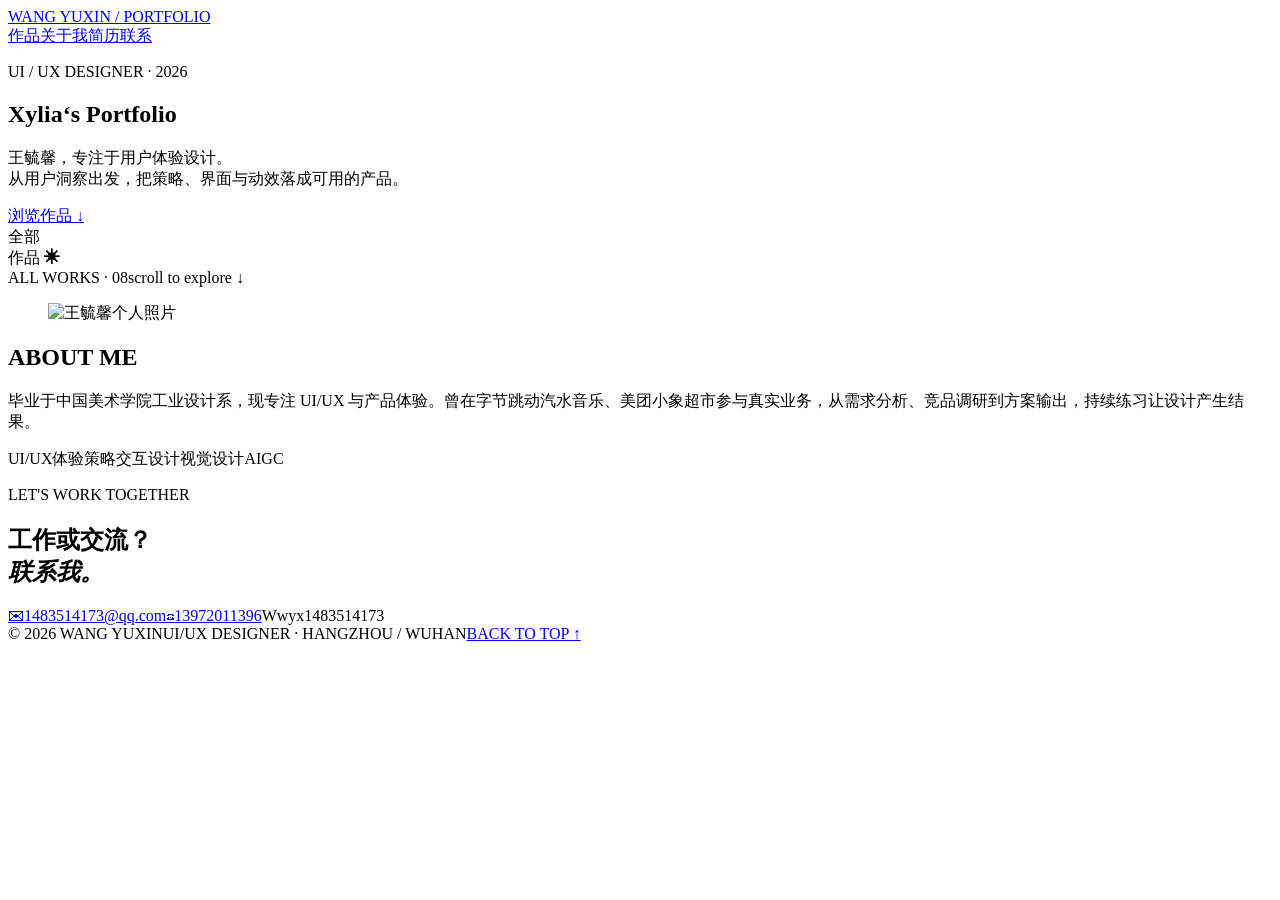
==== index.html @ 0c2afb87 "Add portfolio homepage" ====
<!doctype html>
<html lang="zh-CN">
<head>
  <meta charset="utf-8"><meta name="viewport" content="width=device-width,initial-scale=1">
  <title>Xylia‘s Portfolio</title><link rel="stylesheet" href="styles.css">
</head>
<body>
  <header class="site-header"><a class="wordmark" href="./">WANG YUXIN <span>/ PORTFOLIO</span></a><nav class="top-nav"><a href="#hero-work-wall">作品</a><a href="#about">关于我</a><a href="assets/王毓馨简历2026-Q3.pdf" download>简历</a><a class="nav-dot" href="#contact">联系</a></nav></header>
  <main>
    <section class="hero">
      <div class="hero-copy"><p class="eyebrow"><i></i> UI / UX DESIGNER · 2026</p><h1>Xylia‘s Portfolio</h1><p class="hero-intro">王毓馨，专注于用户体验设计。<br>从用户洞察出发，把策略、界面与动效落成可用的产品。</p><a class="text-link" href="#hero-work-wall">浏览作品 <span>↓</span></a></div>
      <div class="hero-stage" id="hero-work-wall"><div class="stage-glow"></div><div class="hero-wall" id="hero-wall"></div><div class="hero-note">全部<br>作品 <b>✳</b></div></div>
    </section>
    <section class="intro-strip"><span>ALL WORKS · 08</span><span class="scroll-cue">scroll to explore ↓</span></section>
    <section class="about-section" id="about">
      <figure class="about-photo"><img src="assets/about-photo.jpg" alt="王毓馨个人照片"></figure>
      <div class="about-content"><h2>ABOUT ME</h2><p>毕业于中国美术学院工业设计系，现专注 UI/UX 与产品体验。曾在字节跳动汽水音乐、美团小象超市参与真实业务，从需求分析、竞品调研到方案输出，持续练习让设计产生结果。</p><div class="skill-list"><span>UI/UX</span><span>体验策略</span><span>交互设计</span><span>视觉设计</span><span>AIGC</span></div></div>
    </section>
    <section class="contact-section" id="contact"><p class="eyebrow"><i></i> LET'S WORK TOGETHER</p><h2>工作或交流？<br><em>联系我。</em></h2><div class="contact-details"><a class="contact-link" href="mailto:1483514173@qq.com"><span class="contact-icon">✉</span>1483514173@qq.com</a><a class="contact-link" href="tel:13972011396"><span class="contact-icon">☎</span>13972011396</a><span class="contact-link"><span class="contact-icon">W</span>wyx1483514173</span></div></section>
  </main>
  <footer class="site-footer"><span>© 2026 WANG YUXIN</span><span>UI/UX DESIGNER · HANGZHOU / WUHAN</span><a href="#hero-work-wall">BACK TO TOP ↑</a></footer>
  <script src="app.js"></script>
</body>
</html>
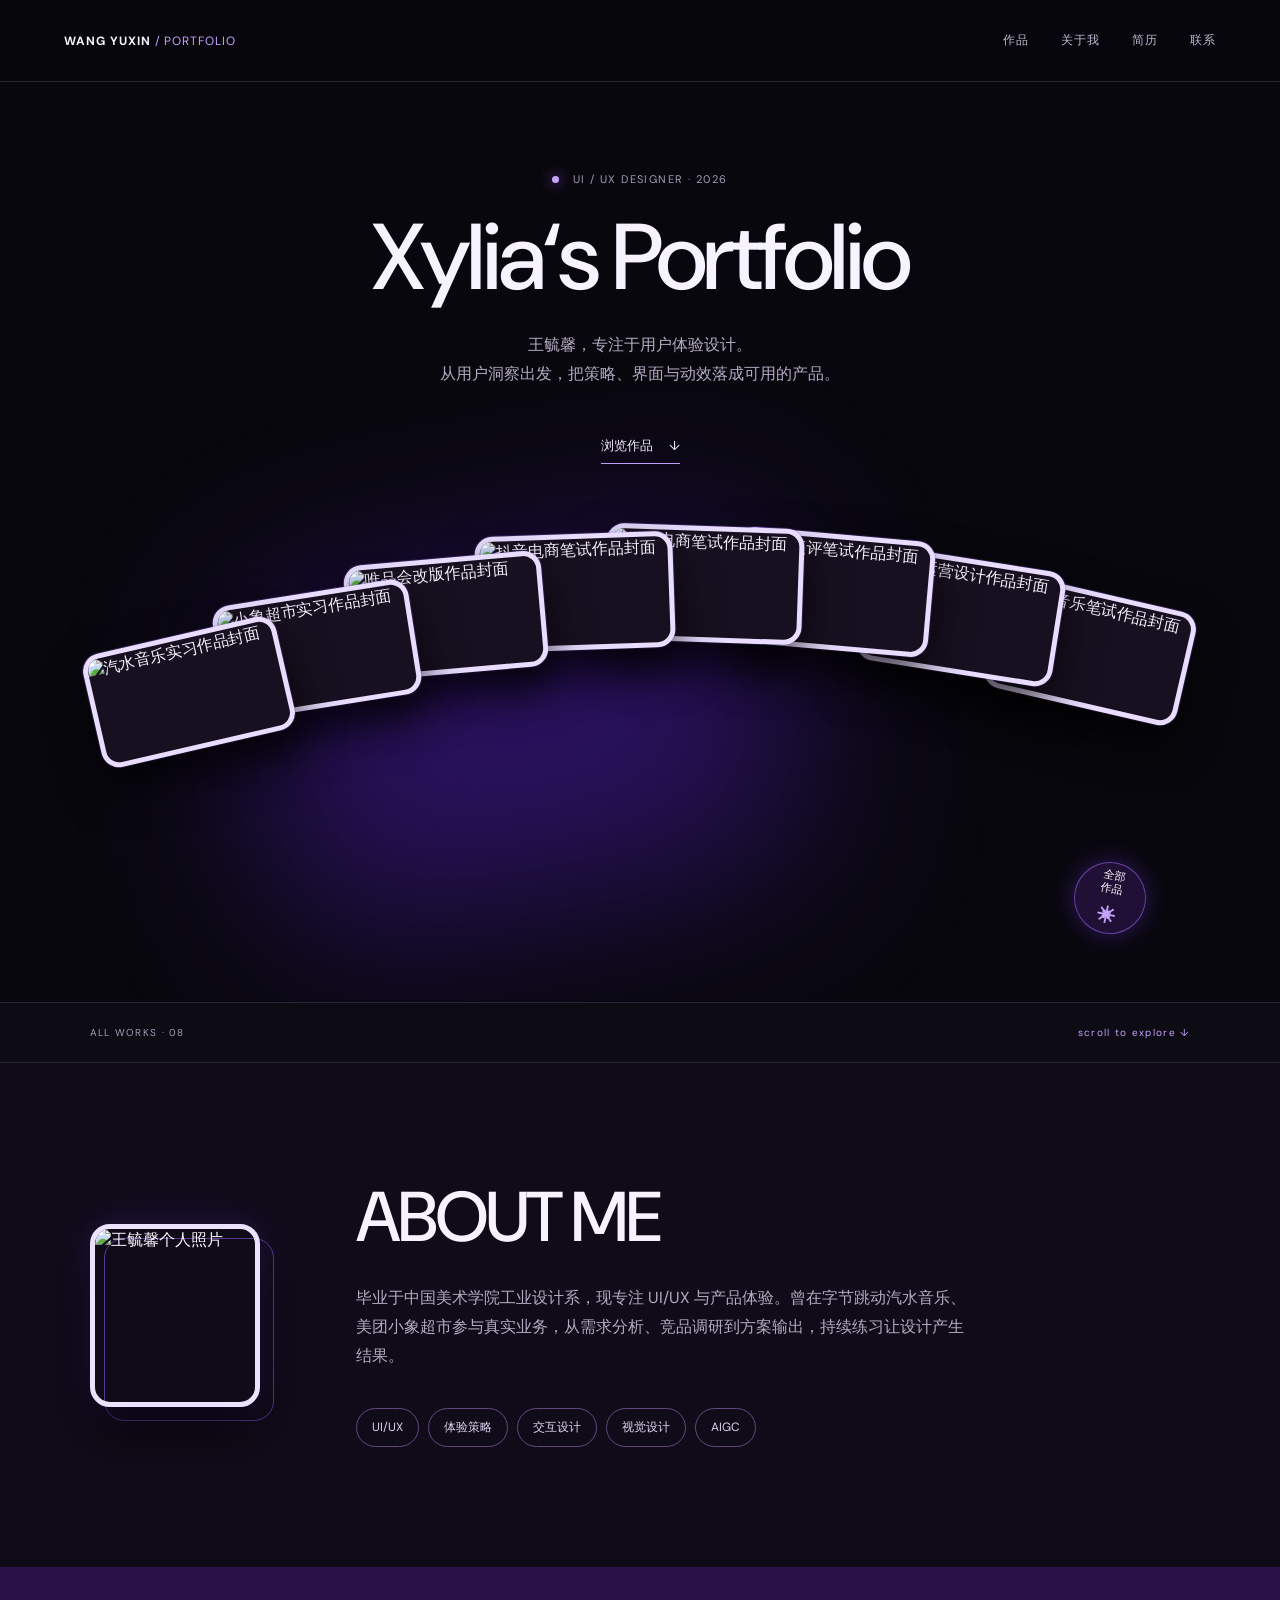
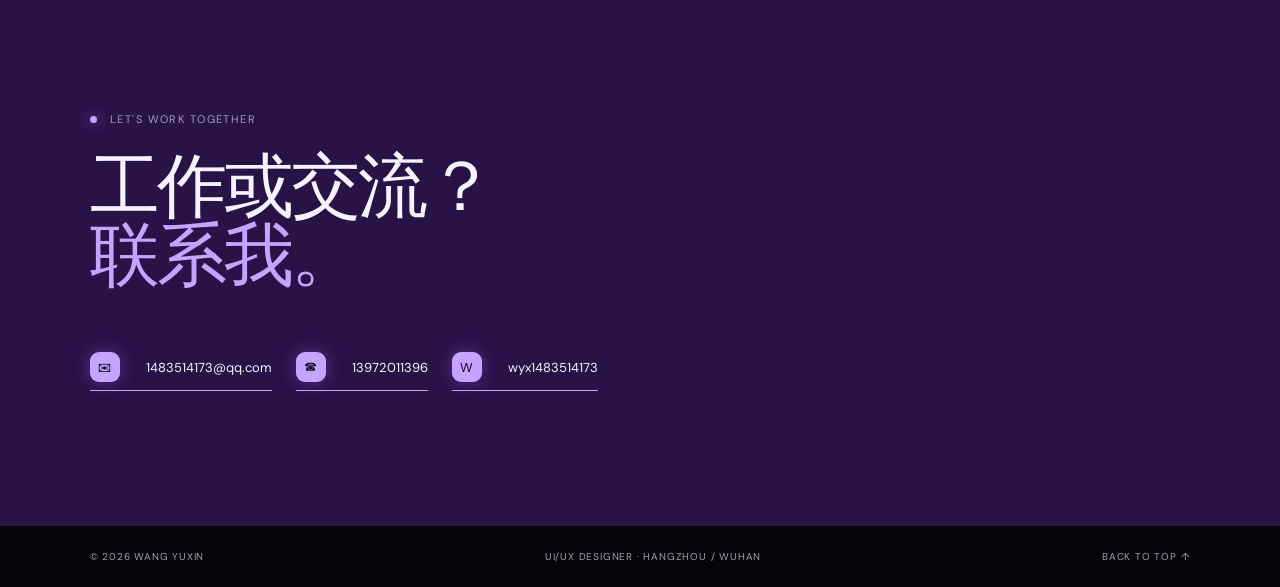
==== commit efad88f5: "Update resume path" ====
--- a/index.html
+++ b/index.html
@@ -5,7 +5,7 @@
   <title>Xylia‘s Portfolio</title><link rel="stylesheet" href="styles.css">
 </head>
 <body>
-  <header class="site-header"><a class="wordmark" href="./">WANG YUXIN <span>/ PORTFOLIO</span></a><nav class="top-nav"><a href="#hero-work-wall">作品</a><a href="#about">关于我</a><a href="assets/王毓馨简历2026-Q3.pdf" download>简历</a><a class="nav-dot" href="#contact">联系</a></nav></header>
+  <header class="site-header"><a class="wordmark" href="./">WANG YUXIN <span>/ PORTFOLIO</span></a><nav class="top-nav"><a href="#hero-work-wall">作品</a><a href="#about">关于我</a><a href="assets/resume.pdf" download>简历</a><a class="nav-dot" href="#contact">联系</a></nav></header>
   <main>
     <section class="hero">
       <div class="hero-copy"><p class="eyebrow"><i></i> UI / UX DESIGNER · 2026</p><h1>Xylia‘s Portfolio</h1><p class="hero-intro">王毓馨，专注于用户体验设计。<br>从用户洞察出发，把策略、界面与动效落成可用的产品。</p><a class="text-link" href="#hero-work-wall">浏览作品 <span>↓</span></a></div>
--- a/styles.css
+++ b/styles.css
@@ -0,0 +1,3 @@
+@import url("https://fonts.googleapis.com/css2?family=DM+Sans:wght@400;500;600;700&display=swap");
+:root{--ink:#f6f3ff;--muted:#a49db7;--paper:#08070d;--line:#292334;--purple:#9d5cff;--bright:#c6a3ff}*{box-sizing:border-box}html{scroll-behavior:smooth}body{margin:0;color:var(--ink);background:var(--paper);font-family:"DM Sans","PingFang SC",sans-serif}a{color:inherit;text-decoration:none}.site-header{height:82px;display:flex;align-items:center;justify-content:space-between;padding:0 5vw;border-bottom:1px solid var(--line);background:#08070de8;backdrop-filter:blur(14px);font-size:12px;letter-spacing:.08em}.wordmark{font-weight:700}.wordmark span{color:var(--bright);font-weight:400}.top-nav{display:flex;align-items:center;gap:32px}.top-nav a{color:#c1b9d0}.top-nav a:hover,.text-link:hover,.contact-link:hover{color:var(--bright);text-decoration:underline;text-underline-offset:5px}.nav-dot{color:#c1b9d0!important}.hero{min-height:920px;padding:7vw 7vw 4vw;overflow:hidden}.hero-copy{max-width:880px;margin:0 auto;text-align:center}.eyebrow{margin:0 0 26px;font-size:11px;letter-spacing:.13em;color:var(--muted)}.eyebrow i{display:inline-block;width:7px;height:7px;margin-right:9px;border-radius:50%;background:var(--bright);box-shadow:0 0 14px var(--purple)}h1,h2,p{margin-top:0}h1{margin:0 auto 28px;font-size:clamp(52px,7.3vw,108px);line-height:.98;font-weight:500;letter-spacing:-.04em}h2{font-size:clamp(42px,5.5vw,76px);line-height:.98;font-weight:500;letter-spacing:-.04em}h2 em{font-style:normal;color:var(--bright)}.hero-intro{color:#b3abc1;font-size:16px;line-height:1.8}.text-link,.contact-link{display:inline-flex;gap:16px;align-items:center;margin-top:32px;padding-bottom:8px;border-bottom:1px solid var(--bright);font-size:13px}.hero-stage{position:relative;width:min(1240px,100%);min-height:430px;margin:42px auto 0}.stage-glow{position:absolute;width:520px;height:320px;top:70px;left:16%;background:#6e28ff;filter:blur(95px);opacity:.34;transform:rotate(-10deg)}.hero-wall{position:absolute;inset:0}.wall-card{position:absolute;display:block;width:18%;overflow:visible;border:5px solid #e8ddff;border-radius:18px;background:#171020;box-shadow:0 22px 45px #000b,0 0 0 1px #9b66ff44;transition:.35s}.wall-card img{display:block;width:100%;aspect-ratio:16/9;object-fit:cover;border-radius:13px}.wall-tooltip{position:absolute;left:50%;bottom:-42px;transform:translate(-50%,8px);padding:9px 14px;border:1px solid #a36bff66;border-radius:8px;color:#f8f4ff;background:#171020;white-space:nowrap;font-size:12px;opacity:0;pointer-events:none;transition:.25s}.wall-tooltip:before{content:"";position:absolute;top:-5px;left:50%;width:10px;height:10px;background:#171020;border-left:1px solid #a36bff66;border-top:1px solid #a36bff66;transform:translateX(-50%) rotate(45deg)}.wall-card:hover,.wall-card:focus-visible{z-index:20;box-shadow:0 36px 70px #000d,0 0 34px #8f52ff99}.wall-card:hover .wall-tooltip,.wall-card:focus-visible .wall-tooltip{opacity:1;transform:translate(-50%,0)}.wall-card-1{top:128px;left:0;transform:rotate(-13deg);z-index:8}.wall-card-2{top:86px;left:11.7%;transform:rotate(-9deg);z-index:7}.wall-card-3{top:52px;left:23.4%;transform:rotate(-5deg);z-index:6}.wall-card-4{top:28px;left:35.1%;transform:rotate(-2deg);z-index:5}.wall-card-5{top:20px;left:46.8%;transform:rotate(2deg);z-index:4}.wall-card-6{top:28px;left:58.5%;transform:rotate(5deg);z-index:3}.wall-card-7{top:52px;left:70.2%;transform:rotate(9deg);z-index:2}.wall-card-8{top:86px;left:81.9%;transform:rotate(13deg);z-index:1}.wall-card-1:hover{transform:rotate(-13deg) scale(1.18) translateY(-22px)}.wall-card-2:hover{transform:rotate(-9deg) scale(1.18) translateY(-22px)}.wall-card-3:hover{transform:rotate(-5deg) scale(1.18) translateY(-22px)}.wall-card-4:hover{transform:rotate(-2deg) scale(1.18) translateY(-22px)}.wall-card-5:hover{transform:rotate(2deg) scale(1.18) translateY(-22px)}.wall-card-6:hover{transform:rotate(5deg) scale(1.18) translateY(-22px)}.wall-card-7:hover{transform:rotate(9deg) scale(1.18) translateY(-22px)}.wall-card-8:hover{transform:rotate(13deg) scale(1.18) translateY(-22px)}.hero-note{position:absolute;right:4%;bottom:2px;z-index:12;display:grid;place-items:center;width:72px;height:72px;border:1px solid #a36bff88;border-radius:50%;color:#fff;background:#211035;box-shadow:0 0 24px #7d3cff55;font-size:11px;line-height:1.15;text-align:center;transform:rotate(12deg)}.hero-note b{color:var(--bright);font-size:18px}.intro-strip{display:flex;justify-content:space-between;padding:23px 7vw;border-top:1px solid var(--line);border-bottom:1px solid var(--line);color:var(--muted);background:#0d0b14;font-size:10px;letter-spacing:.13em}.scroll-cue{color:var(--bright)}.about-section{display:grid;grid-template-columns:190px minmax(0,1fr);gap:6vw;align-items:center;padding:120px 7vw;background:#100b19}.about-photo{position:relative;margin:0;max-width:170px}.about-photo:after{content:"";position:absolute;inset:14px -14px -14px 14px;border:1px solid #9b66ff88;border-radius:20px}.about-photo img{position:relative;z-index:1;display:block;width:100%;aspect-ratio:.93;object-fit:cover;border:5px solid #e8ddff;border-radius:20px;filter:saturate(.8) contrast(1.04);box-shadow:0 25px 55px #0009,0 0 36px #7d3cff44}.about-content h2{margin-bottom:32px}.about-content p{max-width:610px;color:#b3abc1;font-size:16px;line-height:1.8}.skill-list,.contact-details{display:flex;flex-wrap:wrap;gap:9px;margin-top:38px}.skill-list span{padding:10px 15px;border:1px solid #604a7d;border-radius:30px;color:#dfd5f0;font-size:12px}.contact-section{padding:145px 7vw 135px;background:#281246}.contact-section h2{margin-bottom:30px}.contact-details{align-items:center;gap:24px;margin-top:0}.contact-icon{display:inline-grid;place-items:center;width:30px;height:30px;margin-right:10px;border-radius:9px;color:#150b24;background:var(--bright);box-shadow:0 0 18px #9b66ff66}.site-footer{display:flex;justify-content:space-between;padding:24px 7vw;background:#050409;color:var(--muted);font-size:10px;letter-spacing:.08em}.detail-body{background:#08070d}.detail-header{position:sticky;top:0;z-index:10;display:flex;justify-content:space-between;padding:20px 5vw;background:#08070de8;border-bottom:1px solid var(--line)}.detail-layout{display:grid;grid-template-columns:32% 68%;min-height:calc(100vh - 67px)}.detail-info{position:sticky;top:67px;align-self:start;padding:95px 5vw}.detail-info small{color:var(--bright)}.detail-info p{color:var(--muted);line-height:1.7;font-size:14px}.pdf-viewer{padding:5vw;background:#171020}.pdf-viewer iframe{display:block;width:100%;height:calc(100vh - 130px);min-height:700px;border:0;background:#fff;box-shadow:0 18px 40px #0009}
+@media(max-width:800px){.site-header{height:68px;padding:0 6vw}.top-nav{gap:15px}.top-nav a:nth-child(2){display:none}.hero{min-height:auto;padding:70px 6vw 40px}.hero-stage{min-height:330px;margin-top:26px}.wall-card{width:20%;border-width:3px;border-radius:11px}.wall-card img{border-radius:8px}.wall-tooltip{bottom:-38px;padding:8px 10px;font-size:10px}.about-section{display:block;padding:80px 6vw}.about-photo{max-width:210px;margin:0 auto 58px}.contact-section{padding:90px 6vw}.site-footer{padding:22px 6vw;gap:15px;flex-wrap:wrap}.site-footer span:nth-child(2){display:none}.detail-layout{display:block}.detail-info{position:static;padding:60px 6vw 35px}.pdf-viewer{padding:20px 6vw 50px}.pdf-viewer iframe{height:75vh;min-height:540px}}
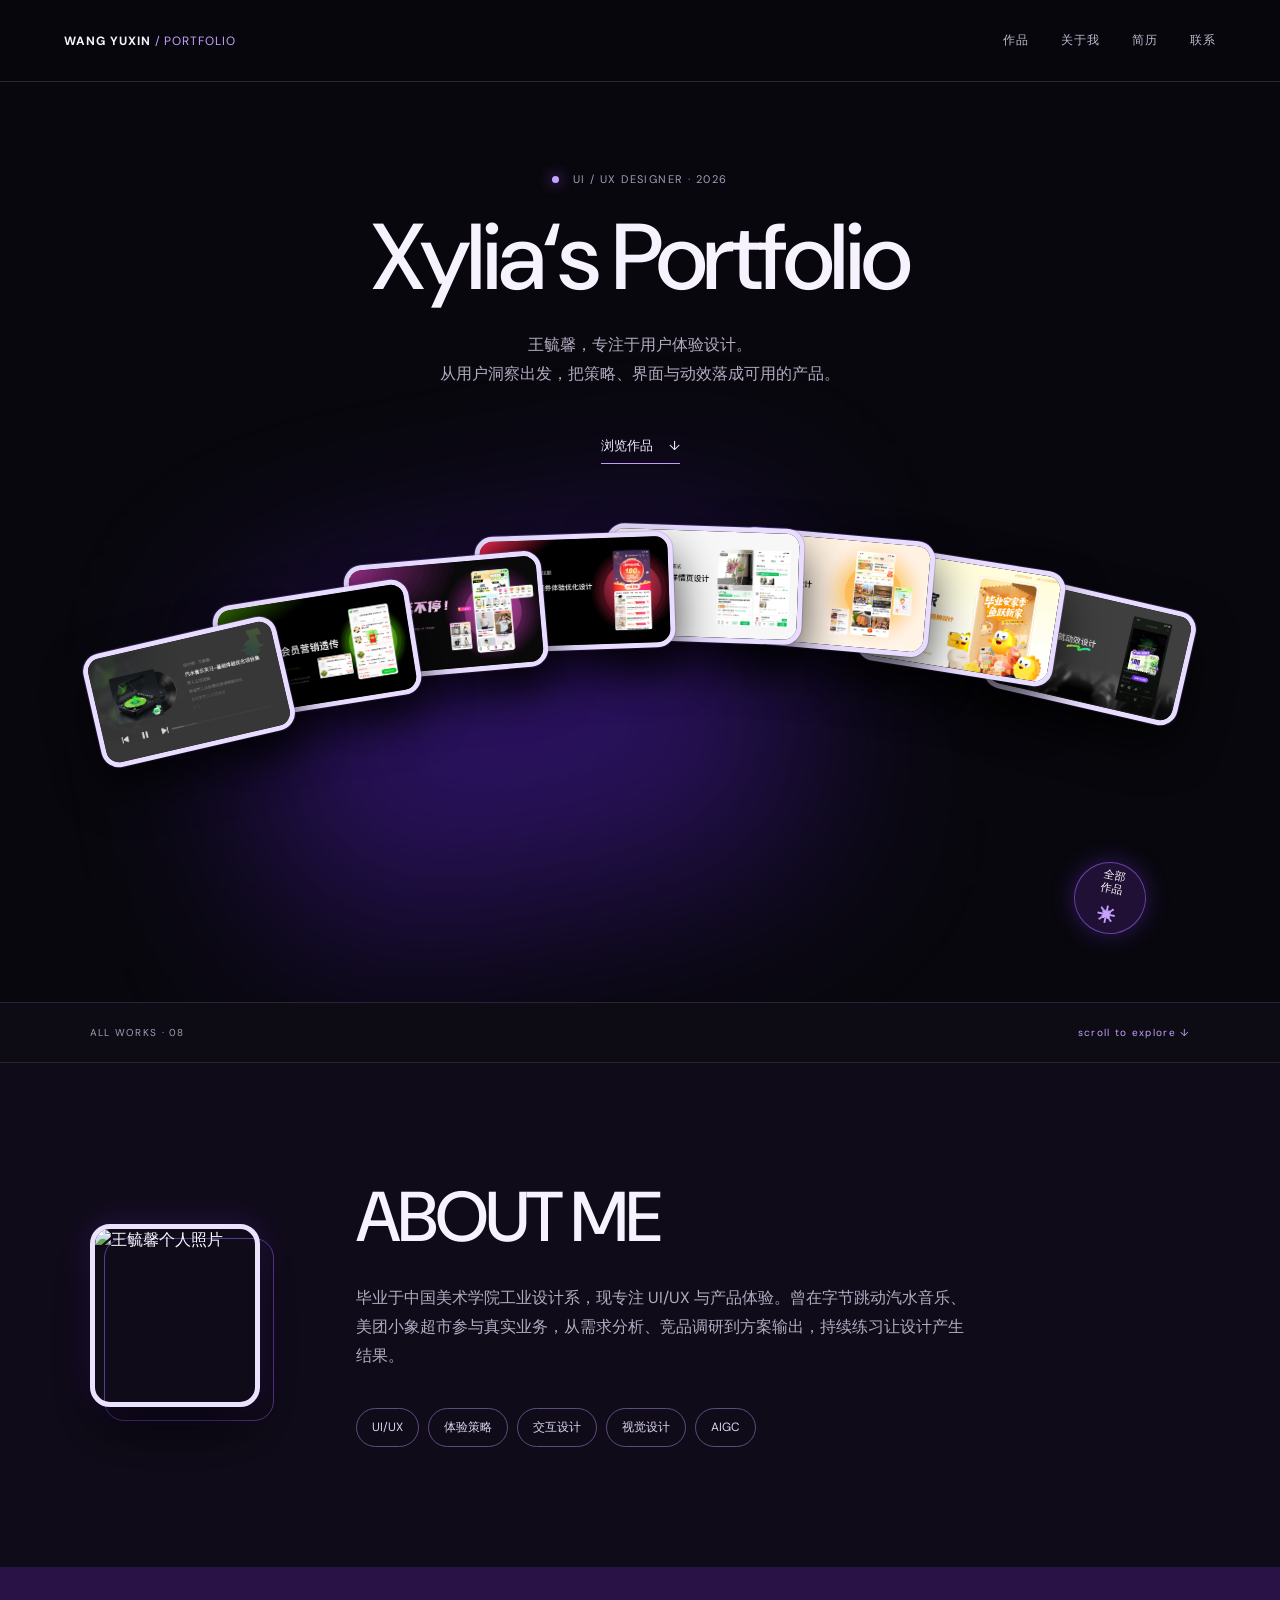
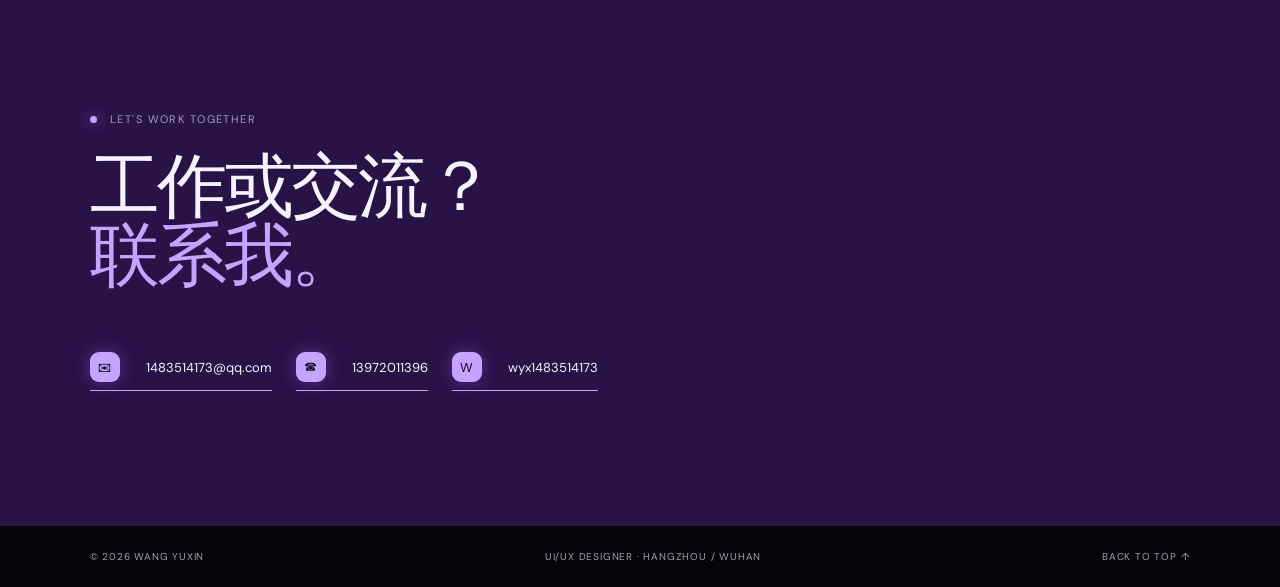
==== commit 24340702: "Use external project assets" ====
--- a/index.html
+++ b/index.html
@@ -5,7 +5,7 @@
   <title>Xylia‘s Portfolio</title><link rel="stylesheet" href="styles.css">
 </head>
 <body>
-  <header class="site-header"><a class="wordmark" href="./">WANG YUXIN <span>/ PORTFOLIO</span></a><nav class="top-nav"><a href="#hero-work-wall">作品</a><a href="#about">关于我</a><a href="assets/resume.pdf" download>简历</a><a class="nav-dot" href="#contact">联系</a></nav></header>
+  <header class="site-header"><a class="wordmark" href="./">WANG YUXIN <span>/ PORTFOLIO</span></a><nav class="top-nav"><a href="#hero-work-wall">作品</a><a href="#about">关于我</a><a href="https://temporary-fast-ridge-greufsx.vercel.app/assets/王毓馨简历2026-Q3.pdf" download>简历</a><a class="nav-dot" href="#contact">联系</a></nav></header>
   <main>
     <section class="hero">
       <div class="hero-copy"><p class="eyebrow"><i></i> UI / UX DESIGNER · 2026</p><h1>Xylia‘s Portfolio</h1><p class="hero-intro">王毓馨，专注于用户体验设计。<br>从用户洞察出发，把策略、界面与动效落成可用的产品。</p><a class="text-link" href="#hero-work-wall">浏览作品 <span>↓</span></a></div>
@@ -13,12 +13,12 @@
     </section>
     <section class="intro-strip"><span>ALL WORKS · 08</span><span class="scroll-cue">scroll to explore ↓</span></section>
     <section class="about-section" id="about">
-      <figure class="about-photo"><img src="assets/about-photo.jpg" alt="王毓馨个人照片"></figure>
+      <figure class="about-photo"><img src="https://temporary-fast-ridge-greufsx.vercel.app/assets/about-photo.jpg" alt="王毓馨个人照片"></figure>
       <div class="about-content"><h2>ABOUT ME</h2><p>毕业于中国美术学院工业设计系，现专注 UI/UX 与产品体验。曾在字节跳动汽水音乐、美团小象超市参与真实业务，从需求分析、竞品调研到方案输出，持续练习让设计产生结果。</p><div class="skill-list"><span>UI/UX</span><span>体验策略</span><span>交互设计</span><span>视觉设计</span><span>AIGC</span></div></div>
     </section>
     <section class="contact-section" id="contact"><p class="eyebrow"><i></i> LET'S WORK TOGETHER</p><h2>工作或交流？<br><em>联系我。</em></h2><div class="contact-details"><a class="contact-link" href="mailto:1483514173@qq.com"><span class="contact-icon">✉</span>1483514173@qq.com</a><a class="contact-link" href="tel:13972011396"><span class="contact-icon">☎</span>13972011396</a><span class="contact-link"><span class="contact-icon">W</span>wyx1483514173</span></div></section>
   </main>
   <footer class="site-footer"><span>© 2026 WANG YUXIN</span><span>UI/UX DESIGNER · HANGZHOU / WUHAN</span><a href="#hero-work-wall">BACK TO TOP ↑</a></footer>
-  <script src="app.js"></script>
+  <script src="app.js?v=2"></script>
 </body>
 </html>
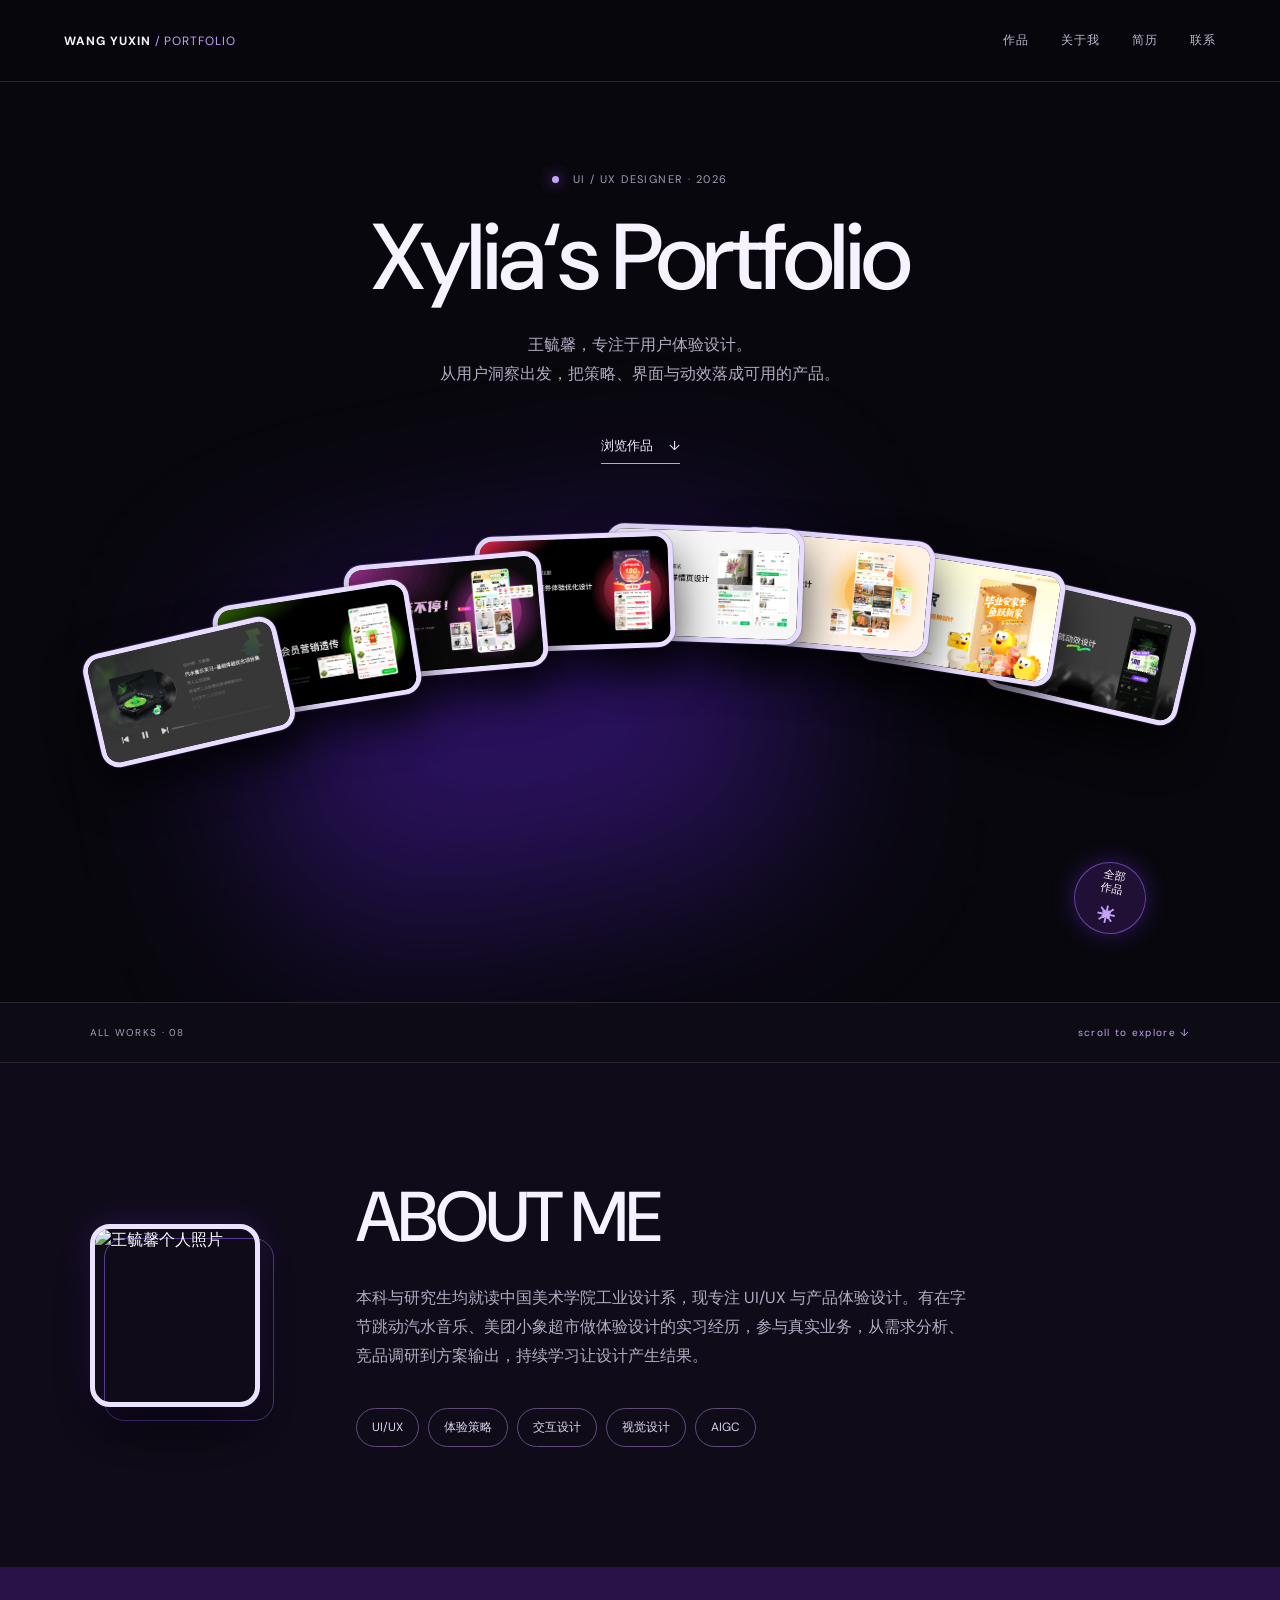
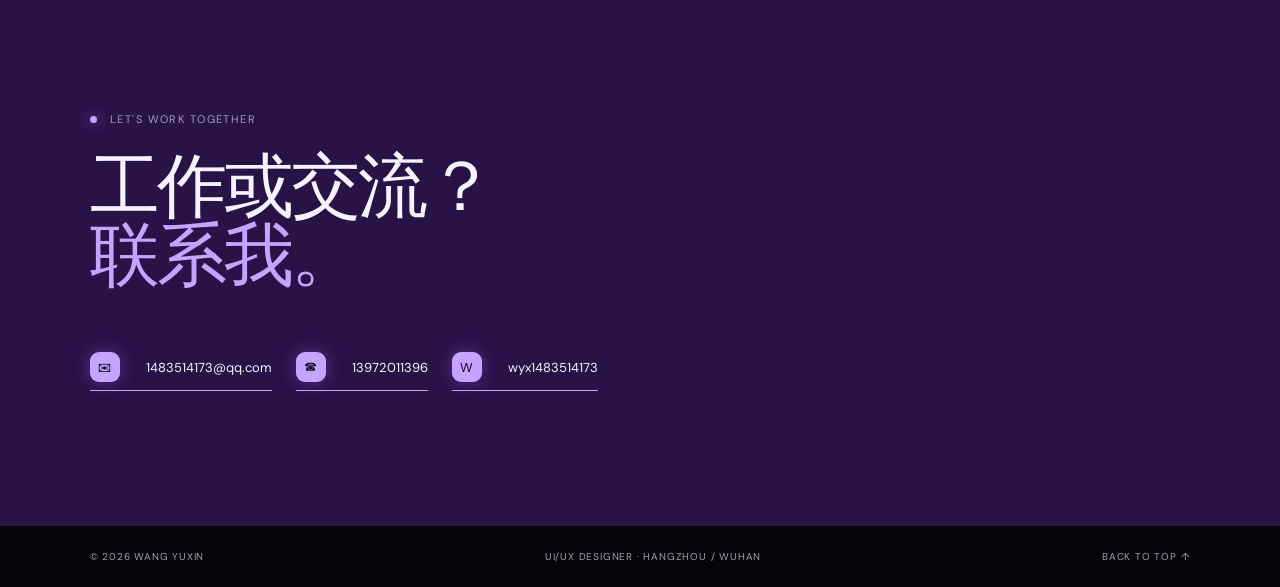
==== commit 13a9603d: "Update About Me introduction" ====
--- a/index.html
+++ b/index.html
@@ -1,24 +1 @@
-<!doctype html>
-<html lang="zh-CN">
-<head>
-  <meta charset="utf-8"><meta name="viewport" content="width=device-width,initial-scale=1">
-  <title>Xylia‘s Portfolio</title><link rel="stylesheet" href="styles.css">
-</head>
-<body>
-  <header class="site-header"><a class="wordmark" href="./">WANG YUXIN <span>/ PORTFOLIO</span></a><nav class="top-nav"><a href="#hero-work-wall">作品</a><a href="#about">关于我</a><a href="https://temporary-fast-ridge-greufsx.vercel.app/assets/王毓馨简历2026-Q3.pdf" download>简历</a><a class="nav-dot" href="#contact">联系</a></nav></header>
-  <main>
-    <section class="hero">
-      <div class="hero-copy"><p class="eyebrow"><i></i> UI / UX DESIGNER · 2026</p><h1>Xylia‘s Portfolio</h1><p class="hero-intro">王毓馨，专注于用户体验设计。<br>从用户洞察出发，把策略、界面与动效落成可用的产品。</p><a class="text-link" href="#hero-work-wall">浏览作品 <span>↓</span></a></div>
-      <div class="hero-stage" id="hero-work-wall"><div class="stage-glow"></div><div class="hero-wall" id="hero-wall"></div><div class="hero-note">全部<br>作品 <b>✳</b></div></div>
-    </section>
-    <section class="intro-strip"><span>ALL WORKS · 08</span><span class="scroll-cue">scroll to explore ↓</span></section>
-    <section class="about-section" id="about">
-      <figure class="about-photo"><img src="https://temporary-fast-ridge-greufsx.vercel.app/assets/about-photo.jpg" alt="王毓馨个人照片"></figure>
-      <div class="about-content"><h2>ABOUT ME</h2><p>毕业于中国美术学院工业设计系，现专注 UI/UX 与产品体验。曾在字节跳动汽水音乐、美团小象超市参与真实业务，从需求分析、竞品调研到方案输出，持续练习让设计产生结果。</p><div class="skill-list"><span>UI/UX</span><span>体验策略</span><span>交互设计</span><span>视觉设计</span><span>AIGC</span></div></div>
-    </section>
-    <section class="contact-section" id="contact"><p class="eyebrow"><i></i> LET'S WORK TOGETHER</p><h2>工作或交流？<br><em>联系我。</em></h2><div class="contact-details"><a class="contact-link" href="mailto:1483514173@qq.com"><span class="contact-icon">✉</span>1483514173@qq.com</a><a class="contact-link" href="tel:13972011396"><span class="contact-icon">☎</span>13972011396</a><span class="contact-link"><span class="contact-icon">W</span>wyx1483514173</span></div></section>
-  </main>
-  <footer class="site-footer"><span>© 2026 WANG YUXIN</span><span>UI/UX DESIGNER · HANGZHOU / WUHAN</span><a href="#hero-work-wall">BACK TO TOP ↑</a></footer>
-  <script src="app.js?v=2"></script>
-</body>
-</html>
+<!doctype html><html lang="zh-CN"><head>  <meta charset="utf-8"><meta name="viewport" content="width=device-width,initial-scale=1">  <title>Xylia‘s Portfolio</title><link rel="stylesheet" href="styles.css"></head><body>  <header class="site-header"><a class="wordmark" href="./">WANG YUXIN <span>/ PORTFOLIO</span></a><nav class="top-nav"><a href="#hero-work-wall">作品</a><a href="#about">关于我</a><a href="https://temporary-fast-ridge-greufsx.vercel.app/assets/王毓馨简历2026-Q3.pdf" download>简历</a><a class="nav-dot" href="#contact">联系</a></nav></header>  <main>    <section class="hero">      <div class="hero-copy"><p class="eyebrow"><i></i> UI / UX DESIGNER · 2026</p><h1>Xylia‘s Portfolio</h1><p class="hero-intro">王毓馨，专注于用户体验设计。<br>从用户洞察出发，把策略、界面与动效落成可用的产品。</p><a class="text-link" href="#hero-work-wall">浏览作品 <span>↓</span></a></div>      <div class="hero-stage" id="hero-work-wall"><div class="stage-glow"></div><div class="hero-wall" id="hero-wall"></div><div class="hero-note">全部<br>作品 <b>✳</b></div></div>    </section>    <section class="intro-strip"><span>ALL WORKS · 08</span><span class="scroll-cue">scroll to explore ↓</span></section>    <section class="about-section" id="about">      <figure class="about-photo"><img src="https://temporary-fast-ridge-greufsx.vercel.app/assets/about-photo.jpg" alt="王毓馨个人照片"></figure>      <div class="about-content"><h2>ABOUT ME</h2><p>本科与研究生均就读中国美术学院工业设计系，现专注 UI/UX 与产品体验设计。有在字节跳动汽水音乐、美团小象超市做体验设计的实习经历，参与真实业务，从需求分析、竞品调研到方案输出，持续学习让设计产生结果。</p><div class="skill-list"><span>UI/UX</span><span>体验策略</span><span>交互设计</span><span>视觉设计</span><span>AIGC</span></div></div>    </section>    <section class="contact-section" id="contact"><p class="eyebrow"><i></i> LET'S WORK TOGETHER</p><h2>工作或交流？<br><em>联系我。</em></h2><div class="contact-details"><a class="contact-link" href="mailto:1483514173@qq.com"><span class="contact-icon">✉</span>1483514173@qq.com</a><a class="contact-link" href="tel:13972011396"><span class="contact-icon">☎</span>13972011396</a><span class="contact-link"><span class="contact-icon">W</span>wyx1483514173</span></div></section>  </main>  <footer class="site-footer"><span>© 2026 WANG YUXIN</span><span>UI/UX DESIGNER · HANGZHOU / WUHAN</span><a href="#hero-work-wall">BACK TO TOP ↑</a></footer>  <script src="app.js?v=2"></script></body></html>
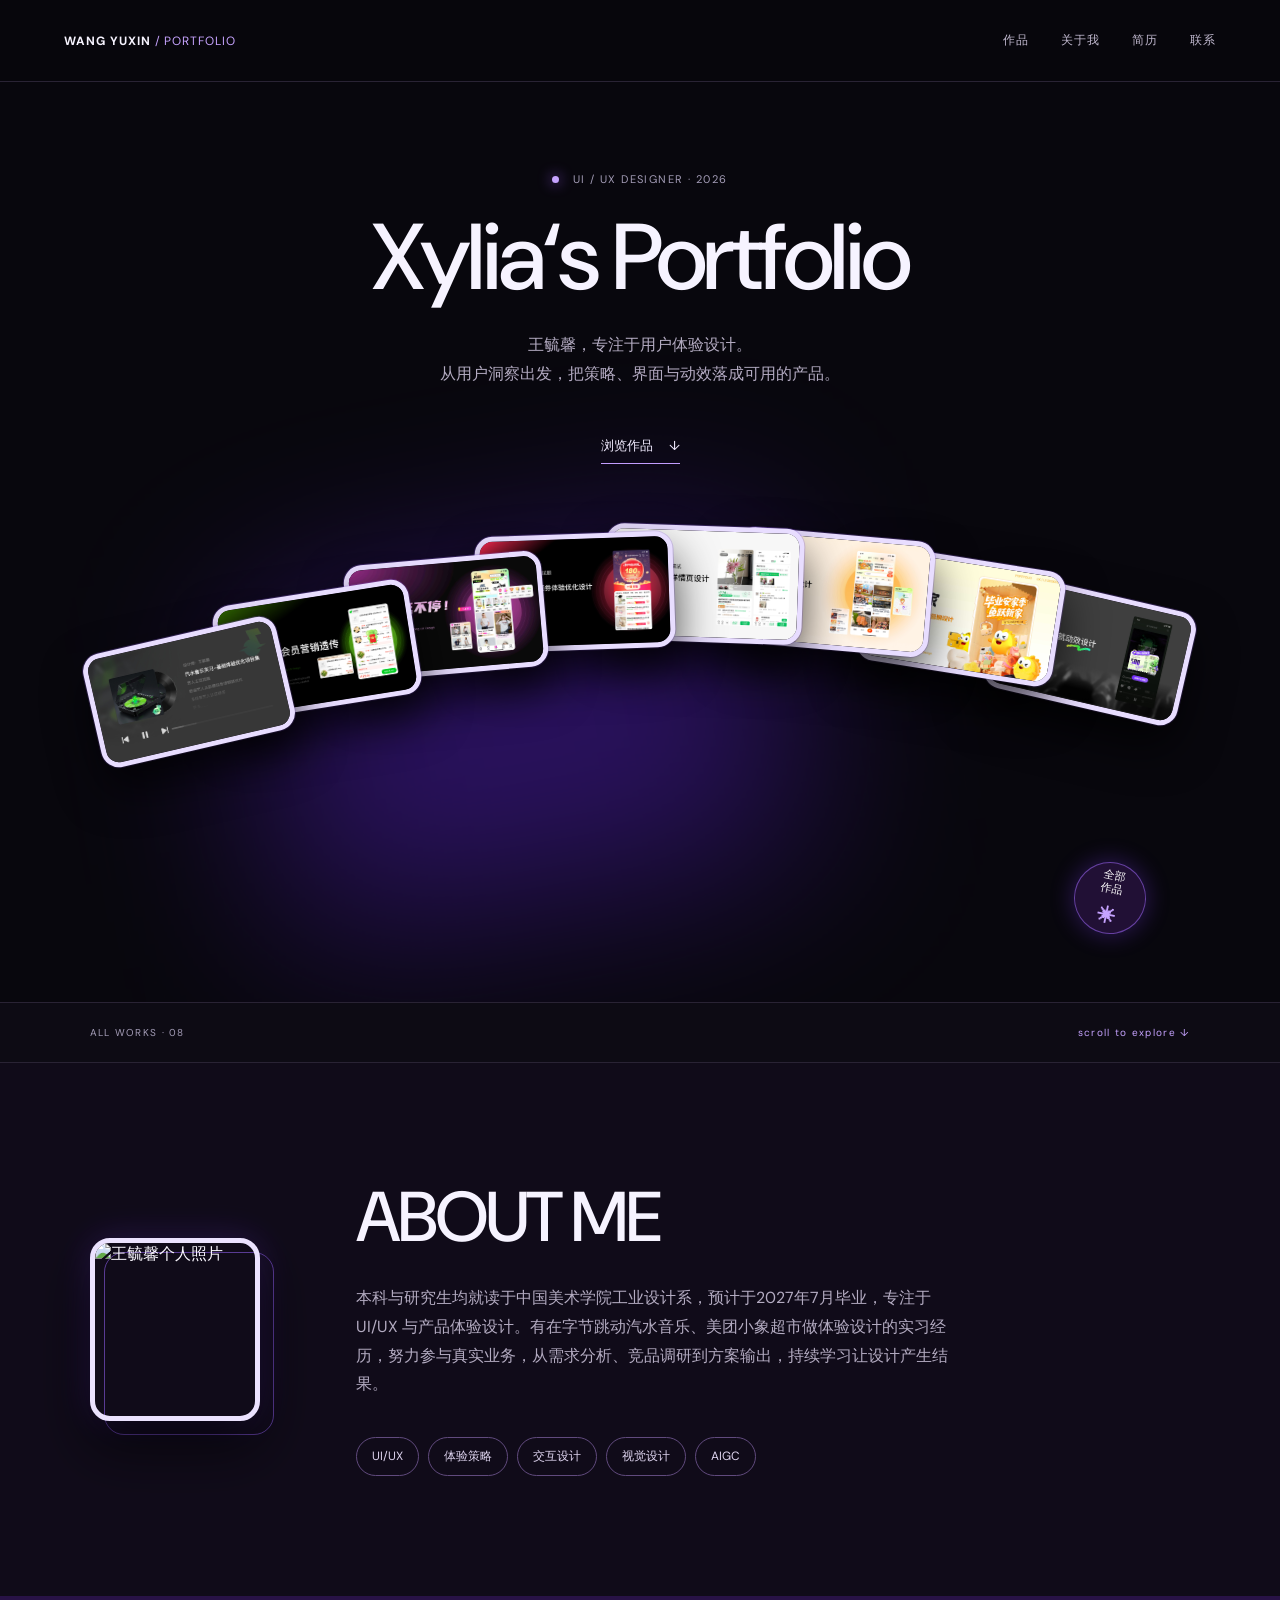
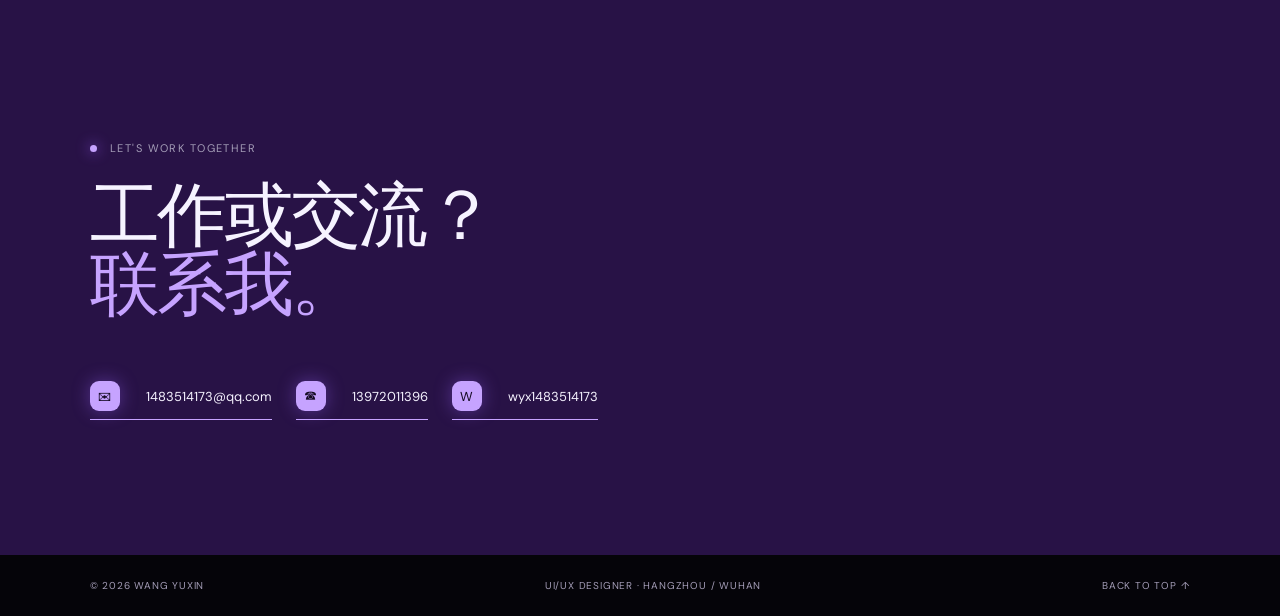
==== commit 8258b76e: "Refine About Me introduction Updated the 'ABOUT ME' section to reflect current education status and " ====
--- a/index.html
+++ b/index.html
@@ -1 +1 @@
-<!doctype html><html lang="zh-CN"><head>  <meta charset="utf-8"><meta name="viewport" content="width=device-width,initial-scale=1">  <title>Xylia‘s Portfolio</title><link rel="stylesheet" href="styles.css"></head><body>  <header class="site-header"><a class="wordmark" href="./">WANG YUXIN <span>/ PORTFOLIO</span></a><nav class="top-nav"><a href="#hero-work-wall">作品</a><a href="#about">关于我</a><a href="https://temporary-fast-ridge-greufsx.vercel.app/assets/王毓馨简历2026-Q3.pdf" download>简历</a><a class="nav-dot" href="#contact">联系</a></nav></header>  <main>    <section class="hero">      <div class="hero-copy"><p class="eyebrow"><i></i> UI / UX DESIGNER · 2026</p><h1>Xylia‘s Portfolio</h1><p class="hero-intro">王毓馨，专注于用户体验设计。<br>从用户洞察出发，把策略、界面与动效落成可用的产品。</p><a class="text-link" href="#hero-work-wall">浏览作品 <span>↓</span></a></div>      <div class="hero-stage" id="hero-work-wall"><div class="stage-glow"></div><div class="hero-wall" id="hero-wall"></div><div class="hero-note">全部<br>作品 <b>✳</b></div></div>    </section>    <section class="intro-strip"><span>ALL WORKS · 08</span><span class="scroll-cue">scroll to explore ↓</span></section>    <section class="about-section" id="about">      <figure class="about-photo"><img src="https://temporary-fast-ridge-greufsx.vercel.app/assets/about-photo.jpg" alt="王毓馨个人照片"></figure>      <div class="about-content"><h2>ABOUT ME</h2><p>本科与研究生均就读中国美术学院工业设计系，现专注 UI/UX 与产品体验设计。有在字节跳动汽水音乐、美团小象超市做体验设计的实习经历，参与真实业务，从需求分析、竞品调研到方案输出，持续学习让设计产生结果。</p><div class="skill-list"><span>UI/UX</span><span>体验策略</span><span>交互设计</span><span>视觉设计</span><span>AIGC</span></div></div>    </section>    <section class="contact-section" id="contact"><p class="eyebrow"><i></i> LET'S WORK TOGETHER</p><h2>工作或交流？<br><em>联系我。</em></h2><div class="contact-details"><a class="contact-link" href="mailto:1483514173@qq.com"><span class="contact-icon">✉</span>1483514173@qq.com</a><a class="contact-link" href="tel:13972011396"><span class="contact-icon">☎</span>13972011396</a><span class="contact-link"><span class="contact-icon">W</span>wyx1483514173</span></div></section>  </main>  <footer class="site-footer"><span>© 2026 WANG YUXIN</span><span>UI/UX DESIGNER · HANGZHOU / WUHAN</span><a href="#hero-work-wall">BACK TO TOP ↑</a></footer>  <script src="app.js?v=2"></script></body></html>
+<!doctype html><html lang="zh-CN"><head>  <meta charset="utf-8"><meta name="viewport" content="width=device-width,initial-scale=1">  <title>Xylia‘s Portfolio</title><link rel="stylesheet" href="styles.css"></head><body>  <header class="site-header"><a class="wordmark" href="./">WANG YUXIN <span>/ PORTFOLIO</span></a><nav class="top-nav"><a href="#hero-work-wall">作品</a><a href="#about">关于我</a><a href="https://temporary-fast-ridge-greufsx.vercel.app/assets/王毓馨简历2026-Q3.pdf" download>简历</a><a class="nav-dot" href="#contact">联系</a></nav></header>  <main>    <section class="hero">      <div class="hero-copy"><p class="eyebrow"><i></i> UI / UX DESIGNER · 2026</p><h1>Xylia‘s Portfolio</h1><p class="hero-intro">王毓馨，专注于用户体验设计。<br>从用户洞察出发，把策略、界面与动效落成可用的产品。</p><a class="text-link" href="#hero-work-wall">浏览作品 <span>↓</span></a></div>      <div class="hero-stage" id="hero-work-wall"><div class="stage-glow"></div><div class="hero-wall" id="hero-wall"></div><div class="hero-note">全部<br>作品 <b>✳</b></div></div>    </section>    <section class="intro-strip"><span>ALL WORKS · 08</span><span class="scroll-cue">scroll to explore ↓</span></section>    <section class="about-section" id="about">      <figure class="about-photo"><img src="https://temporary-fast-ridge-greufsx.vercel.app/assets/about-photo.jpg" alt="王毓馨个人照片"></figure>      <div class="about-content"><h2>ABOUT ME</h2><p>本科与研究生均就读于中国美术学院工业设计系，预计于2027年7月毕业，专注于 UI/UX 与产品体验设计。有在字节跳动汽水音乐、美团小象超市做体验设计的实习经历，努力参与真实业务，从需求分析、竞品调研到方案输出，持续学习让设计产生结果。</p><div class="skill-list"><span>UI/UX</span><span>体验策略</span><span>交互设计</span><span>视觉设计</span><span>AIGC</span></div></div>    </section>    <section class="contact-section" id="contact"><p class="eyebrow"><i></i> LET'S WORK TOGETHER</p><h2>工作或交流？<br><em>联系我。</em></h2><div class="contact-details"><a class="contact-link" href="mailto:1483514173@qq.com"><span class="contact-icon">✉</span>1483514173@qq.com</a><a class="contact-link" href="tel:13972011396"><span class="contact-icon">☎</span>13972011396</a><span class="contact-link"><span class="contact-icon">W</span>wyx1483514173</span></div></section>  </main>  <footer class="site-footer"><span>© 2026 WANG YUXIN</span><span>UI/UX DESIGNER · HANGZHOU / WUHAN</span><a href="#hero-work-wall">BACK TO TOP ↑</a></footer>  <script src="app.js?v=2"></script></body></html>
